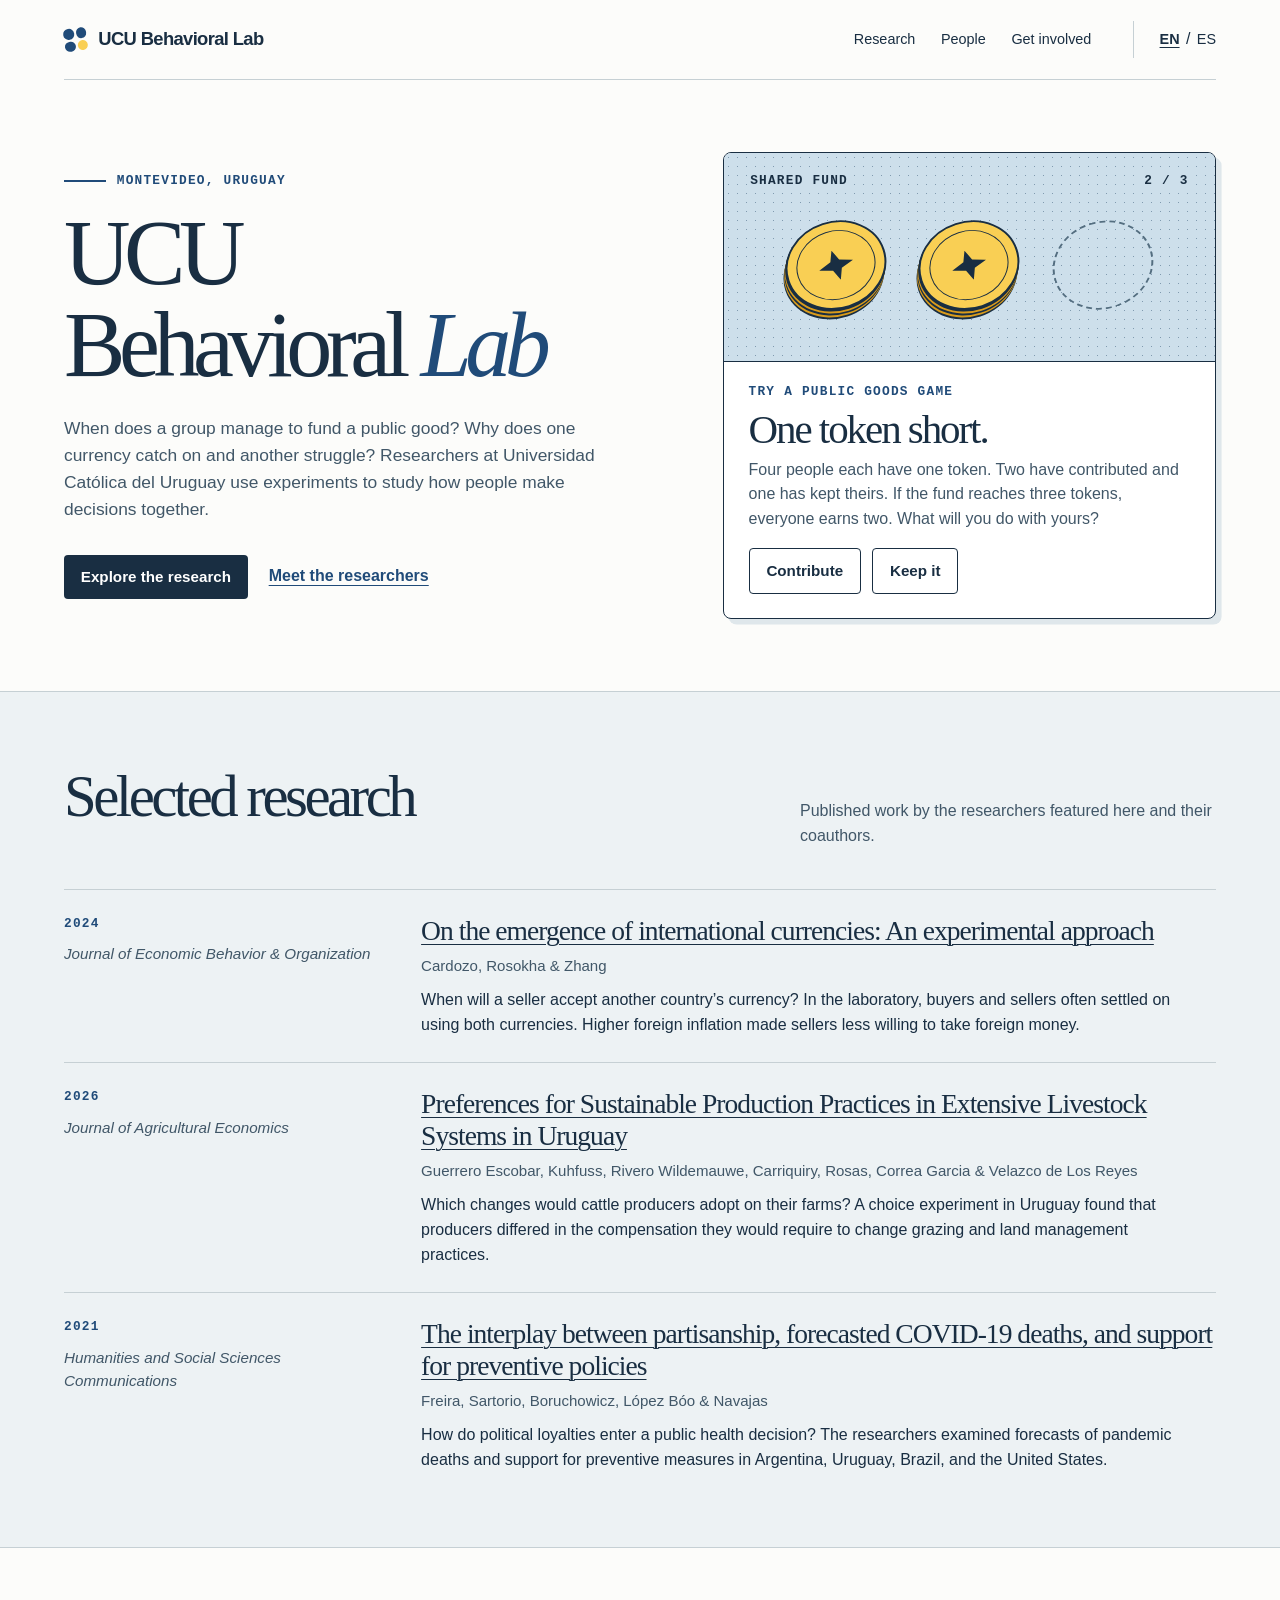
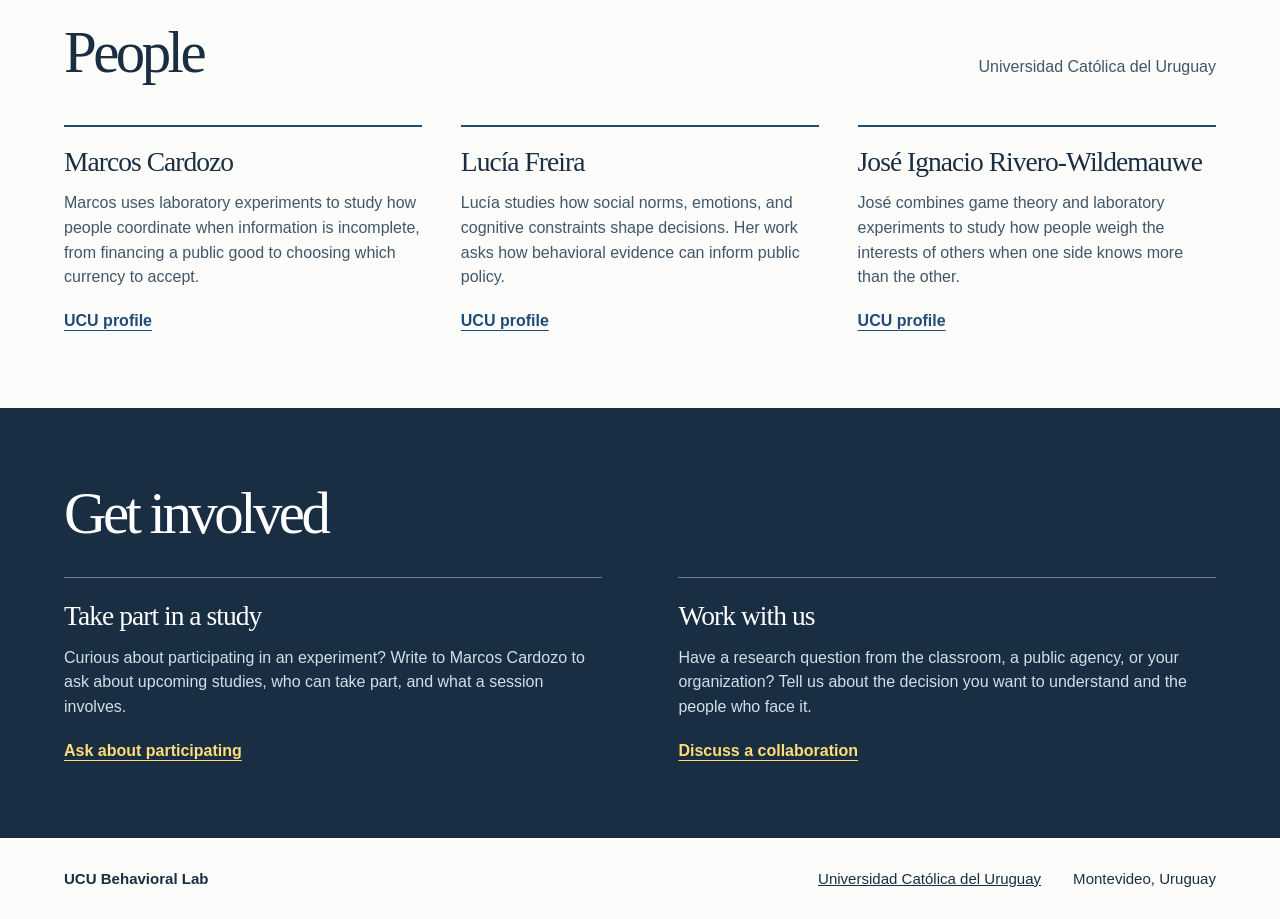
==== index.html @ 9316d9d6 "Launch bilingual UCU Behavioral Lab website" ====
<!doctype html>
<html lang="en">
<head>
  <meta charset="utf-8">
  <meta name="viewport" content="width=device-width, initial-scale=1">
  <title>UCU Behavioral Lab · Behavioral and experimental economics</title>
  <meta name="description" content="Explore behavioral and experimental economics at Universidad Católica del Uruguay. Meet researchers, read their work, and try a public goods game.">
  <link rel="stylesheet" href="./lab.css">
  <link rel="alternate" hreflang="en" href="./index.html">
  <link rel="alternate" hreflang="es" href="./es.html">
  <script defer src="./game.js"></script>
</head>
<body>
  <a class="skip" href="#main">Skip to content</a>
  <header class="wrap mast">
    <a class="brand" href="#main"><span class="mark" aria-hidden="true"><i></i><i></i><i></i><i></i></span>UCU Behavioral Lab</a>
    <nav aria-label="Sections"><a href="#research">Research</a>
          <a href="#people">People</a>
          <a href="#contact">Get involved</a></nav>
    <div class="langs" aria-label="Language"><a href="./index.html" lang="en" hreflang="en" aria-label="English" aria-current="page">EN</a><span>/</span><a href="./es.html" lang="es" hreflang="es" aria-label="Español" >ES</a></div>
  </header>
  <main id="main">
    <div class="wrap hero">
      <div class="intro">
        <p class="eyebrow"><span class="rule"></span>Montevideo, Uruguay</p>
        <h1>UCU <br>Behavioral <em>Lab</em></h1>
        <p class="lead">When does a group manage to fund a public good? Why does one currency catch on and another struggle? Researchers at Universidad Católica del Uruguay use experiments to study how people make decisions together.</p>
        <div class="actions"><a class="action" href="#research">Explore the research</a><a class="textlink" href="#people">Meet the researchers</a></div>
      </div>
      <section class="demo" aria-labelledby="demo-title">
        <div class="game-art" aria-hidden="true">
          <div class="art-top"><span>Shared fund</span><span id="meter">2 / 3</span></div>
          <div class="slots"><i class="token"></i><i class="token"></i><i id="last-slot" class="slot"></i></div>
        </div>
        <div class="game-copy">
          <p class="eyebrow">Try a public goods game</p>
          <h2 id="demo-title">One token short.</h2>
          <p>Four people each have one token. Two have contributed and one has kept theirs. If the fund reaches three tokens, everyone earns two. What will you do with yours?</p>
          <div class="choices" hidden><button type="button" data-choice="give" aria-pressed="false">Contribute</button><button type="button" data-choice="keep" aria-pressed="false">Keep it</button></div>
          <p id="result" role="status" data-give="The project is funded. You finish with two tokens, as do the other contributors. The person who kept theirs finishes with three." data-keep="The fund falls short. You and the other person who kept a token each finish with one. The two contributors finish with zero."></p>
          <noscript><p>Contribute and you finish with two tokens. Keep yours and you finish with one.</p></noscript>
        </div>
      </section>
    </div>
    <section class="band" id="research"><div class="wrap section">
      <header class="section-head"><h2>Selected research</h2><p>Published work by the researchers featured here and their coauthors.</p></header>
      <div class="papers">
        <article class="paper">
          <div class="citation"><span class="year">2024</span><cite>Journal of Economic Behavior &amp; Organization</cite></div>
          <div><h3 lang="en"><a href="https://doi.org/10.1016/j.jebo.2024.106744">On the emergence of international currencies: An experimental approach</a></h3><p class="authors">Cardozo, Rosokha &amp; Zhang</p><p>When will a seller accept another country’s currency? In the laboratory, buyers and sellers often settled on using both currencies. Higher foreign inflation made sellers less willing to take foreign money.</p></div>
        </article>
        <article class="paper">
          <div class="citation"><span class="year">2026</span><cite>Journal of Agricultural Economics</cite></div>
          <div><h3 lang="en"><a href="https://doi.org/10.1111/1477-9552.70045">Preferences for Sustainable Production Practices in Extensive Livestock Systems in Uruguay</a></h3><p class="authors">Guerrero Escobar, Kuhfuss, Rivero Wildemauwe, Carriquiry, Rosas, Correa Garcia &amp; Velazco de Los Reyes</p><p>Which changes would cattle producers adopt on their farms? A choice experiment in Uruguay found that producers differed in the compensation they would require to change grazing and land management practices.</p></div>
        </article>
        <article class="paper">
          <div class="citation"><span class="year">2021</span><cite>Humanities and Social Sciences Communications</cite></div>
          <div><h3 lang="en"><a href="https://doi.org/10.1057/s41599-021-00870-2">The interplay between partisanship, forecasted COVID-19 deaths, and support for preventive policies</a></h3><p class="authors">Freira, Sartorio, Boruchowicz, López Bóo &amp; Navajas</p><p>How do political loyalties enter a public health decision? The researchers examined forecasts of pandemic deaths and support for preventive measures in Argentina, Uruguay, Brazil, and the United States.</p></div>
        </article>
      </div>
    </div></section>
    <section id="people" class="wrap section">
      <header class="section-head"><h2>People</h2><p>Universidad Católica del Uruguay</p></header>
      <div class="people">
        <article><h3>Marcos Cardozo</h3><p>Marcos uses laboratory experiments to study how people coordinate when information is incomplete, from financing a public good to choosing which currency to accept.</p><a class="textlink" href="https://investigadores.ucu.edu.uy/en/persons/marcos-cardozo-salazar/" aria-label="UCU profile for Marcos Cardozo">UCU profile</a></article>
        <article><h3>Lucía Freira</h3><p>Lucía studies how social norms, emotions, and cognitive constraints shape decisions. Her work asks how behavioral evidence can inform public policy.</p><a class="textlink" href="https://investigadores.ucu.edu.uy/en/persons/luc%C3%ADa-freira-polleri/" aria-label="UCU profile for Lucía Freira">UCU profile</a></article>
        <article><h3>José Ignacio Rivero-Wildemauwe</h3><p>José combines game theory and laboratory experiments to study how people weigh the interests of others when one side knows more than the other.</p><a class="textlink" href="https://investigadores.ucu.edu.uy/en/persons/jos%C3%A9-ignacio-rivero-wildemauwe/" aria-label="UCU profile for José Ignacio Rivero-Wildemauwe">UCU profile</a></article>
      </div>
    </section>
    <section class="contact" id="contact"><div class="wrap section">
      <h2>Get involved</h2>
      <div class="inquiries"><article><h3>Take part in a study</h3><p>Curious about participating in an experiment? Write to Marcos Cardozo to ask about upcoming studies, who can take part, and what a session involves.</p><a class="textlink" href="mailto:marcos.cardozo@ucu.edu.uy?subject=UCU%20Behavioral%20Lab%20%7C%20Study%20participation">Ask about participating</a></article>
      <article><h3>Work with us</h3><p>Have a research question from the classroom, a public agency, or your organization? Tell us about the decision you want to understand and the people who face it.</p><a class="textlink" href="mailto:marcos.cardozo@ucu.edu.uy?subject=UCU%20Behavioral%20Lab%20%7C%20Research%20collaboration">Discuss a collaboration</a></article></div>
    </div></section>
  </main>
  <footer class="wrap"><strong>UCU Behavioral Lab</strong><a href="https://www.ucu.edu.uy/">Universidad Católica del Uruguay</a><span>Montevideo, Uruguay</span></footer>
</body>
</html>
---- lab.css ----
:root {
  --ink: #192e42;
  --slate: #415768;
  --blue: #204b79;
  --line: #c6d0d4;
  --sun: #f9cf54;
  --serif: Georgia, "Times New Roman", serif;
  font: 100%/1.55 Arial, Helvetica, sans-serif;
  color: var(--ink);
  background: #fcfcfa;
}
* { box-sizing: border-box; }
body { margin: 0; }
h1, h2, h3, p { margin: 0; }
a { color: inherit; }
a:hover { text-decoration: underline; text-underline-offset: .22em; }
button, a { touch-action: manipulation; }
:focus-visible { outline: 3px solid #bd5610; outline-offset: 4px; }
.skip { position: absolute; left: 1rem; top: -10rem; padding: .6rem; background: white; z-index: 2; }
.skip:focus { top: 1rem; }
.wrap { width: min(84rem, 90%); margin-inline: auto; }
.mast { display: flex; align-items: center; gap: 2.6rem; min-height: 5rem; border-bottom: 1px solid var(--line); }
.brand { display: inline-flex; gap: .7rem; align-items: center; font-weight: 700; letter-spacing: -.035em; text-decoration: none; font-size: 1.15rem; }
.mark { display: grid; grid-template-columns: repeat(2, .66rem); gap: 2px; transform: rotate(-8deg); }
.mark i { aspect-ratio: 1; border-radius: 50%; background: var(--blue); }
.mark i:last-child { background: var(--sun); }
.mast nav { display: flex; gap: 1.6rem; margin-left: auto; }
.mast nav a, .langs a { font-size: .9rem; text-decoration: none; }
.mast a:hover { text-decoration: underline; }
.langs { display: flex; align-items: center; gap: .4rem; border-left: 1px solid var(--line); padding-left: 1.6rem; }
.langs a { padding-block: .45rem; }
.langs [aria-current] { font-weight: bold; text-decoration: underline; text-underline-offset: .22em; }
.hero { display: grid; grid-template-columns: 1.18fr 1fr; gap: clamp(2.25rem, 6vw, 6rem); align-items: center; padding-block: clamp(3rem, 5.6vw, 6rem); }
.eyebrow, .art-top, .year { font: 700 .8rem/1.4 "Courier New", monospace; text-transform: uppercase; letter-spacing: .095em; }
.intro .eyebrow { display: flex; align-items: center; gap: .7rem; color: var(--blue); }
.rule { display: inline-block; width: 2.6rem; height: 2px; background: currentColor; }
h1, h2, h3 { font-family: var(--serif); font-weight: 400; }
h1 { margin: 1.15rem 0 1.5rem; font-size: clamp(4rem, 7.2vw, 7.6rem); line-height: .99; letter-spacing: -.07em; }
h1 em { color: var(--blue); font-weight: 400; }
.lead { max-width: 36rem; font-size: clamp(1.05rem, 1.36vw, 1.3rem); color: var(--slate); }
.actions { display: flex; flex-wrap: wrap; gap: 1.3rem; align-items: center; margin-top: 2rem; }
.action, .choices button { padding: .72rem 1.05rem; border-radius: .25rem; font: 600 .95rem/1.4 Arial, sans-serif; }
.action { background: var(--ink); color: white; text-decoration: none; }
.action:hover { background: var(--blue); text-decoration: none; }
.textlink { font-weight: 600; color: var(--blue); text-underline-offset: .25em; }
.demo { border: 1px solid var(--ink); border-radius: .5rem; overflow: hidden; background: white; box-shadow: .35rem .35rem 0 #dfe7eb; }
.game-art { position: relative; background-color: #cddfeb; background-image: radial-gradient(#809aaf .85px, transparent .95px); background-size: 9px 9px; border-bottom: 1px solid var(--ink); padding: 1.2rem 1.45rem 2.2rem; }
.art-top { display: flex; align-items: center; justify-content: space-between; }
.art-top span { background: #cddfeb; padding-inline: .2rem; }
.slots { display: flex; justify-content: center; align-items: center; gap: 7%; margin: 1.5rem auto .6rem; }
.token, .slot { width: 23%; max-width: 6.6rem; aspect-ratio: 1; border-radius: 50%; display: block; position: relative; transform: rotate(-18deg) scaleY(.86); }
.token { border: 2px solid var(--ink); background: var(--sun); box-shadow: -1px 2px 0 var(--ink), -2px 4px 0 #d99b1b, -3px 6px 0 var(--ink), -4px 8px 0 #d99b1b, -5px 10px 0 var(--ink); }
.token::before { content: ""; position: absolute; inset: 9%; border: 1.5px solid var(--ink); border-radius: 50%; }
.token::after { content: ""; position: absolute; inset: 32%; background: var(--ink); clip-path: polygon(50% 0, 63% 35%, 100% 50%, 63% 64%, 50% 100%, 37% 64%, 0 50%, 37% 35%); }
.slot { border: 2px dashed #546e80; }
.game-copy { padding: 1.3rem 1.55rem 1.5rem; }
.game-copy .eyebrow { color: var(--blue); }
.game-copy h2 { margin: .4rem 0; font-size: clamp(2rem, 3.2vw, 3.1rem); line-height: 1.08; letter-spacing: -.05em; }
.game-copy p:not(.eyebrow) { color: var(--slate); }
.choices { display: flex; gap: .7rem; margin-top: 1rem; flex-wrap: wrap; }
[hidden] { display: none !important; }
.choices button { cursor: pointer; background: white; border: 1px solid var(--ink); color: var(--ink); }
.choices button:hover { background: #edf2f5; }
.choices button[aria-pressed="true"] { background: var(--ink); color: white; }
#result:not(:empty) { border-left: 3px solid var(--sun); padding-left: .7rem; margin-top: 1rem; }
.band { background: #edf2f4; border-block: 1px solid var(--line); }
.section { padding-block: clamp(3rem, 5.8vw, 6rem); }
.section h2 { font-size: clamp(2.8rem, 4.6vw, 4.9rem); line-height: 1.06; letter-spacing: -.06em; }
.section-head { display: flex; align-items: baseline; justify-content: space-between; gap: 1.3rem; margin-bottom: 2.5rem; }
.section-head p { max-width: 26rem; color: var(--slate); }
.paper { display: grid; grid-template-columns: 28% 1fr; gap: 3%; border-top: 1px solid var(--line); padding-block: 1.55rem; }
.paper:last-child { padding-bottom: 0; }
.citation { display: grid; align-content: start; gap: .6rem; }
.citation cite { font-size: .95rem; color: var(--slate); }
.year { color: var(--blue); }
.section h3 { font-size: clamp(1.6rem, 2.15vw, 2.25rem); letter-spacing: -.035em; line-height: 1.15; }
.paper h3 a { text-decoration-thickness: 1px; text-underline-offset: .15em; }
.paper h3 a:hover { color: var(--blue); }
.paper p { max-width: 48rem; }
.authors { margin: .5rem 0 .65rem; font-size: .94rem; color: var(--slate); }
.people { display: grid; grid-template-columns: repeat(3, 1fr); gap: 3vw; }
.people article { border-top: 2px solid var(--blue); padding-top: 1.2rem; display: flex; flex-direction: column; align-items: start; }
.people p, .inquiries p { margin: .85rem 0 1.2rem; }
.people p { color: var(--slate); }
.people .textlink { margin-top: auto; }
.contact { background: var(--ink); color: white; }
.inquiries { display: grid; grid-template-columns: 1fr 1fr; gap: 6vw; margin-top: 2rem; }
.inquiries article { border-top: 1px solid #718191; padding-top: 1.4rem; }
.inquiries p { color: #d3dfe8; max-width: 35rem; }
.contact .textlink { color: #ffdc78; }
footer { display: flex; flex-wrap: wrap; gap: .75rem 2rem; align-items: center; padding-block: 1.8rem; font-size: .94rem; }
footer strong { margin-right: auto; }
@media (max-width: 800px) {
  .hero { grid-template-columns: 1fr; }
  .lead, .demo { max-width: 42rem; }
  h1 br { display: none; }
  .section-head { display: block; }
  .section-head p { margin-top: .8rem; }
  .mast { gap: 1rem; flex-wrap: wrap; padding-block: 1rem; }
  .mast nav { gap: 1rem; }
  .people { gap: 1.5rem; }
}
@media (max-width: 620px) {
  .mast nav { order: 3; width: 100%; border-top: 1px solid var(--line); padding-top: .65rem; }
  .langs { margin-left: auto; border: 0; padding: 0; }
  .hero { gap: 2.2rem; }
  h1 { font-size: clamp(3.4rem, 14vw, 5rem); }
  .paper, .people, .inquiries { grid-template-columns: 1fr; }
  .citation { display: flex; flex-wrap: wrap; align-items: baseline; gap: .65rem; margin-bottom: .6rem; }
  .paper { gap: 0; }
  .people, .inquiries { gap: 2rem; }
  .section-head { margin-bottom: 1.6rem; }
  footer { display: grid; gap: .25rem; }
}
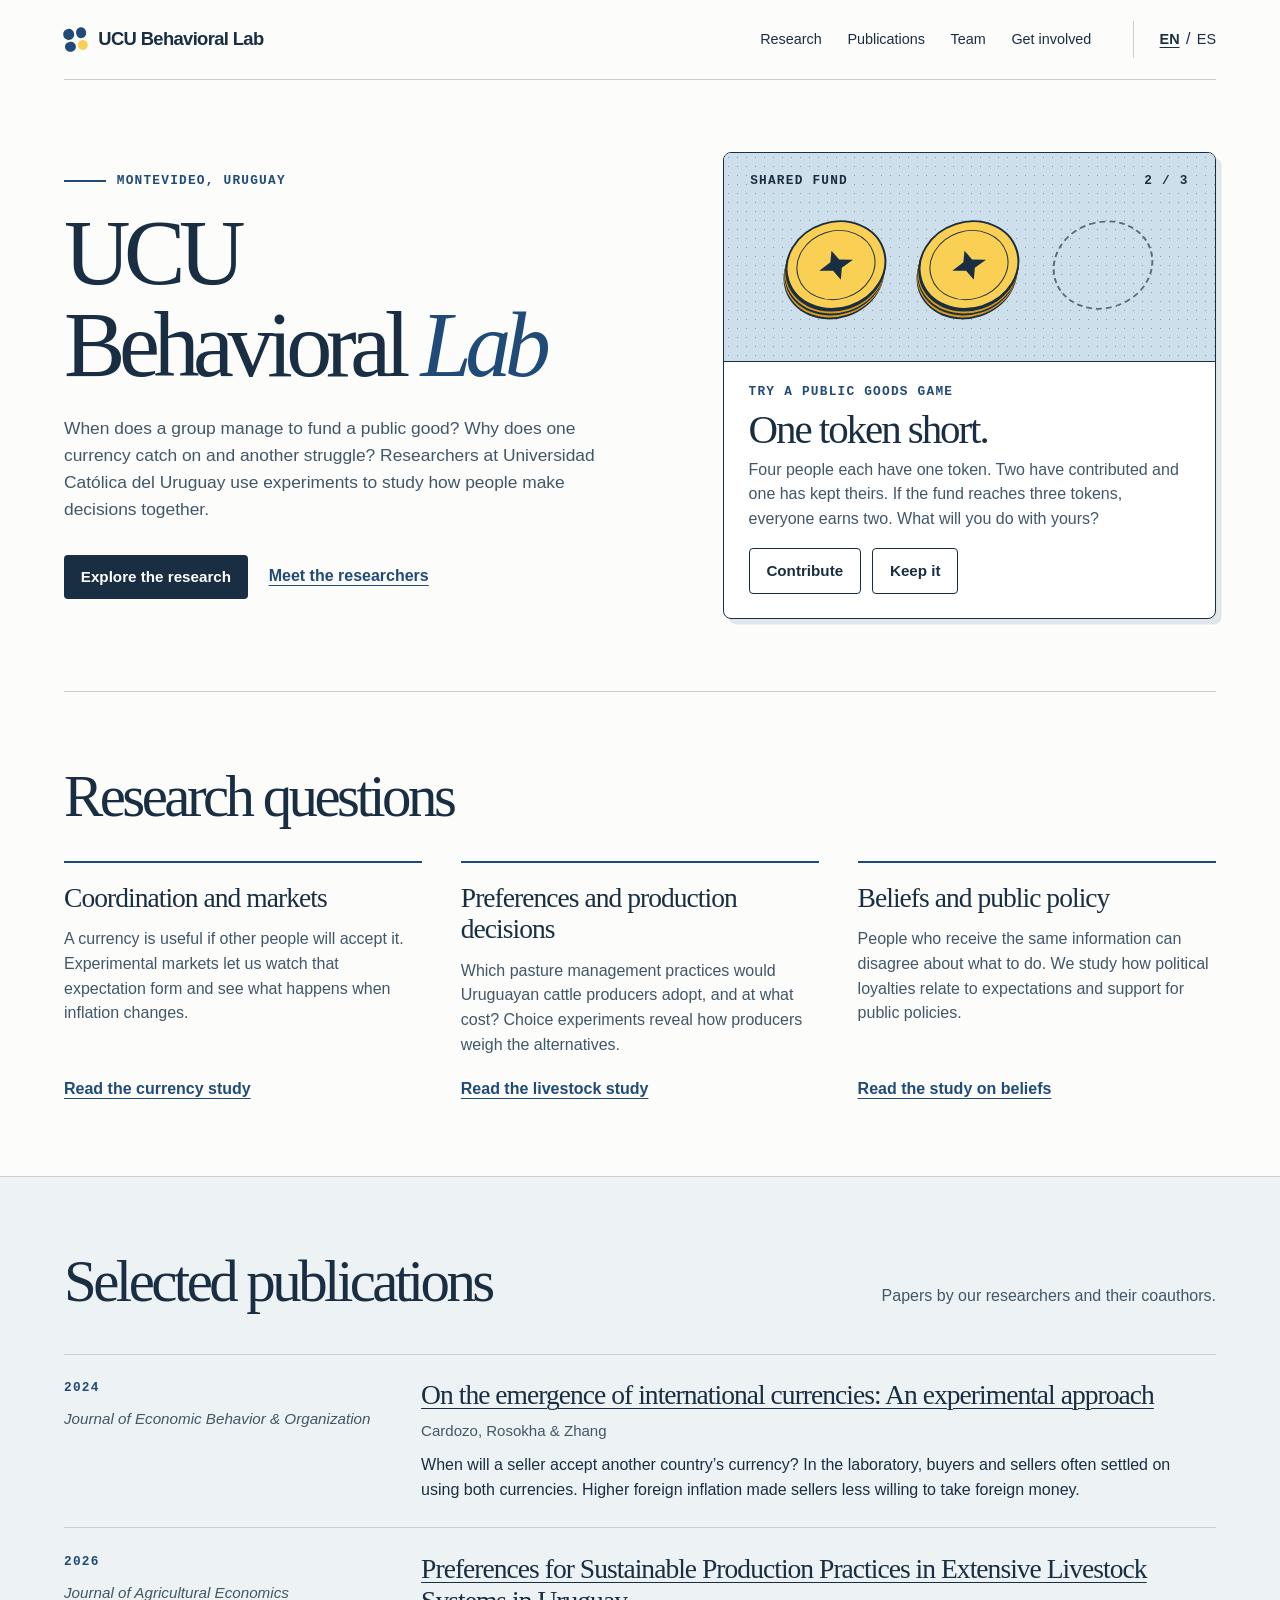
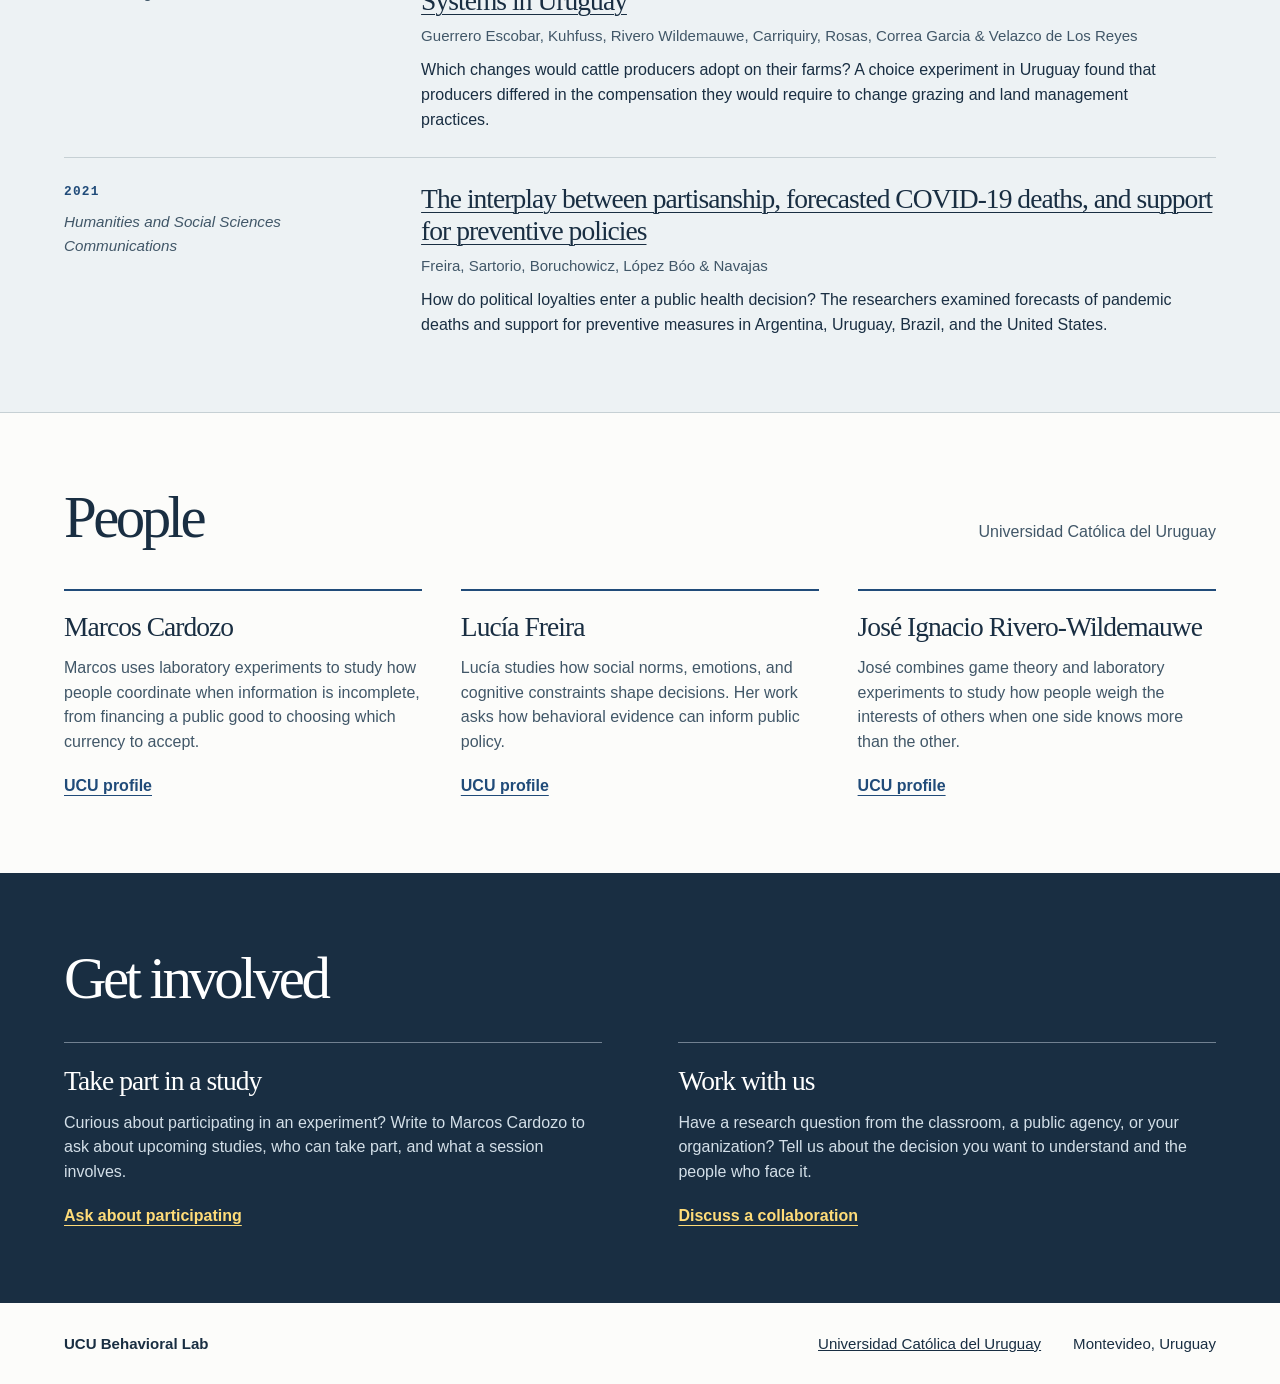
==== commit 3ced0242: "Introduce research themes and link each to its publication" ====
--- a/index.html
+++ b/index.html
@@ -15,7 +15,8 @@
   <header class="wrap mast">
     <a class="brand" href="#main"><span class="mark" aria-hidden="true"><i></i><i></i><i></i><i></i></span>UCU Behavioral Lab</a>
     <nav aria-label="Sections"><a href="#research">Research</a>
-          <a href="#people">People</a>
+          <a href="#publications">Publications</a>
+          <a href="#people">Team</a>
           <a href="#contact">Get involved</a></nav>
     <div class="langs" aria-label="Language"><a href="./index.html" lang="en" hreflang="en" aria-label="English" aria-current="page">EN</a><span>/</span><a href="./es.html" lang="es" hreflang="es" aria-label="Español" >ES</a></div>
   </header>
@@ -42,18 +43,26 @@
         </div>
       </section>
     </div>
-    <section class="band" id="research"><div class="wrap section">
-      <header class="section-head"><h2>Selected research</h2><p>Published work by the researchers featured here and their coauthors.</p></header>
+    <section id="research" class="wrap section themes">
+      <h2>Research questions</h2>
+      <div class="people">
+        <article><h3>Coordination and markets</h3><p>A currency is useful if other people will accept it. Experimental markets let us watch that expectation form and see what happens when inflation changes.</p><a class="textlink" href="#currencies">Read the currency study</a></article>
+        <article><h3>Preferences and production decisions</h3><p>Which pasture management practices would Uruguayan cattle producers adopt, and at what cost? Choice experiments reveal how producers weigh the alternatives.</p><a class="textlink" href="#livestock">Read the livestock study</a></article>
+        <article><h3>Beliefs and public policy</h3><p>People who receive the same information can disagree about what to do. We study how political loyalties relate to expectations and support for public policies.</p><a class="textlink" href="#beliefs">Read the study on beliefs</a></article>
+      </div>
+    </section>
+    <section class="band" id="publications"><div class="wrap section">
+      <header class="section-head"><h2>Selected publications</h2><p>Papers by our researchers and their coauthors.</p></header>
       <div class="papers">
-        <article class="paper">
+        <article class="paper" id="currencies">
           <div class="citation"><span class="year">2024</span><cite>Journal of Economic Behavior &amp; Organization</cite></div>
           <div><h3 lang="en"><a href="https://doi.org/10.1016/j.jebo.2024.106744">On the emergence of international currencies: An experimental approach</a></h3><p class="authors">Cardozo, Rosokha &amp; Zhang</p><p>When will a seller accept another country’s currency? In the laboratory, buyers and sellers often settled on using both currencies. Higher foreign inflation made sellers less willing to take foreign money.</p></div>
         </article>
-        <article class="paper">
+        <article class="paper" id="livestock">
           <div class="citation"><span class="year">2026</span><cite>Journal of Agricultural Economics</cite></div>
           <div><h3 lang="en"><a href="https://doi.org/10.1111/1477-9552.70045">Preferences for Sustainable Production Practices in Extensive Livestock Systems in Uruguay</a></h3><p class="authors">Guerrero Escobar, Kuhfuss, Rivero Wildemauwe, Carriquiry, Rosas, Correa Garcia &amp; Velazco de Los Reyes</p><p>Which changes would cattle producers adopt on their farms? A choice experiment in Uruguay found that producers differed in the compensation they would require to change grazing and land management practices.</p></div>
         </article>
-        <article class="paper">
+        <article class="paper" id="beliefs">
           <div class="citation"><span class="year">2021</span><cite>Humanities and Social Sciences Communications</cite></div>
           <div><h3 lang="en"><a href="https://doi.org/10.1057/s41599-021-00870-2">The interplay between partisanship, forecasted COVID-19 deaths, and support for preventive policies</a></h3><p class="authors">Freira, Sartorio, Boruchowicz, López Bóo &amp; Navajas</p><p>How do political loyalties enter a public health decision? The researchers examined forecasts of pandemic deaths and support for preventive measures in Argentina, Uruguay, Brazil, and the United States.</p></div>
         </article>
--- a/lab.css
+++ b/lab.css
@@ -79,6 +79,10 @@
 .paper p { max-width: 48rem; }
 .authors { margin: .5rem 0 .65rem; font-size: .94rem; color: var(--slate); }
 .people { display: grid; grid-template-columns: repeat(3, 1fr); gap: 3vw; }
+.themes { border-top: 1px solid var(--line); }
+.themes h2 { margin-bottom: 2rem; }
+.mast nav { flex-wrap: wrap; }
+.paper:target { border-top-color: var(--blue); }
 .people article { border-top: 2px solid var(--blue); padding-top: 1.2rem; display: flex; flex-direction: column; align-items: start; }
 .people p, .inquiries p { margin: .85rem 0 1.2rem; }
 .people p { color: var(--slate); }
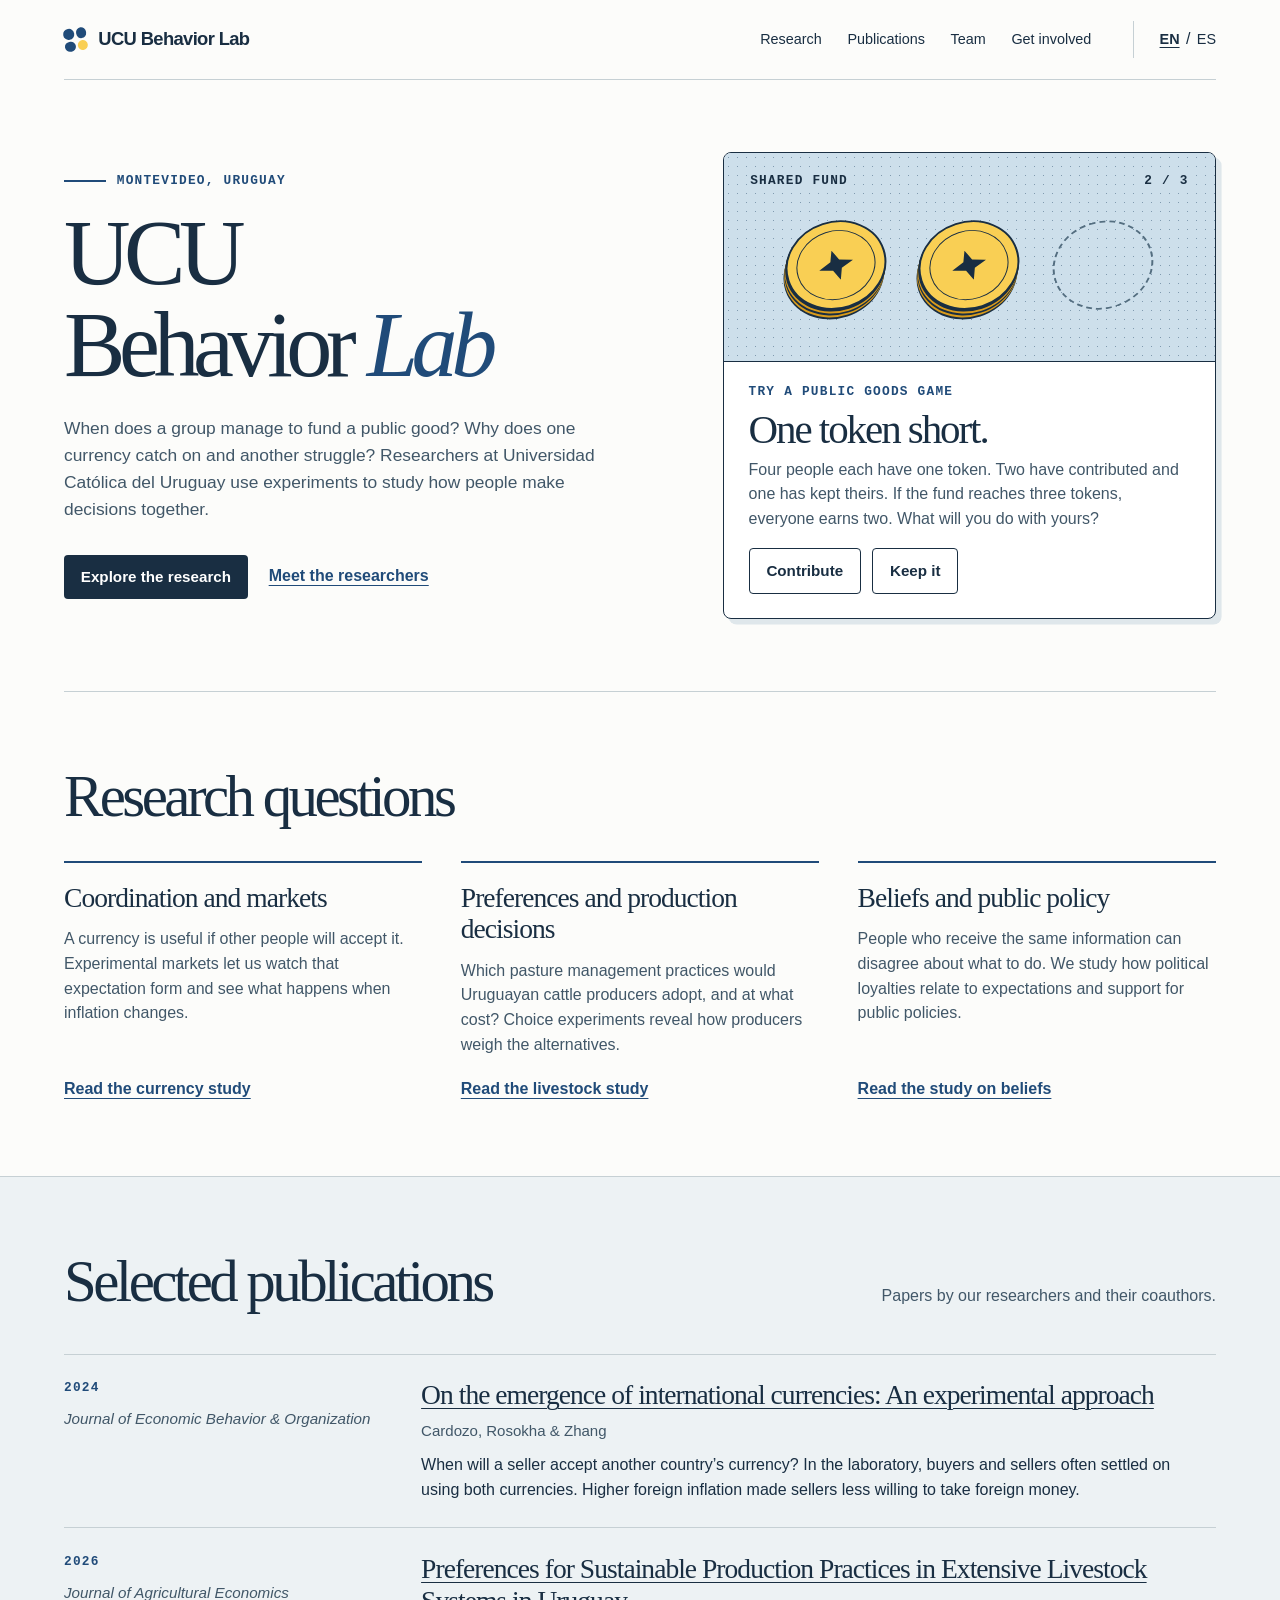
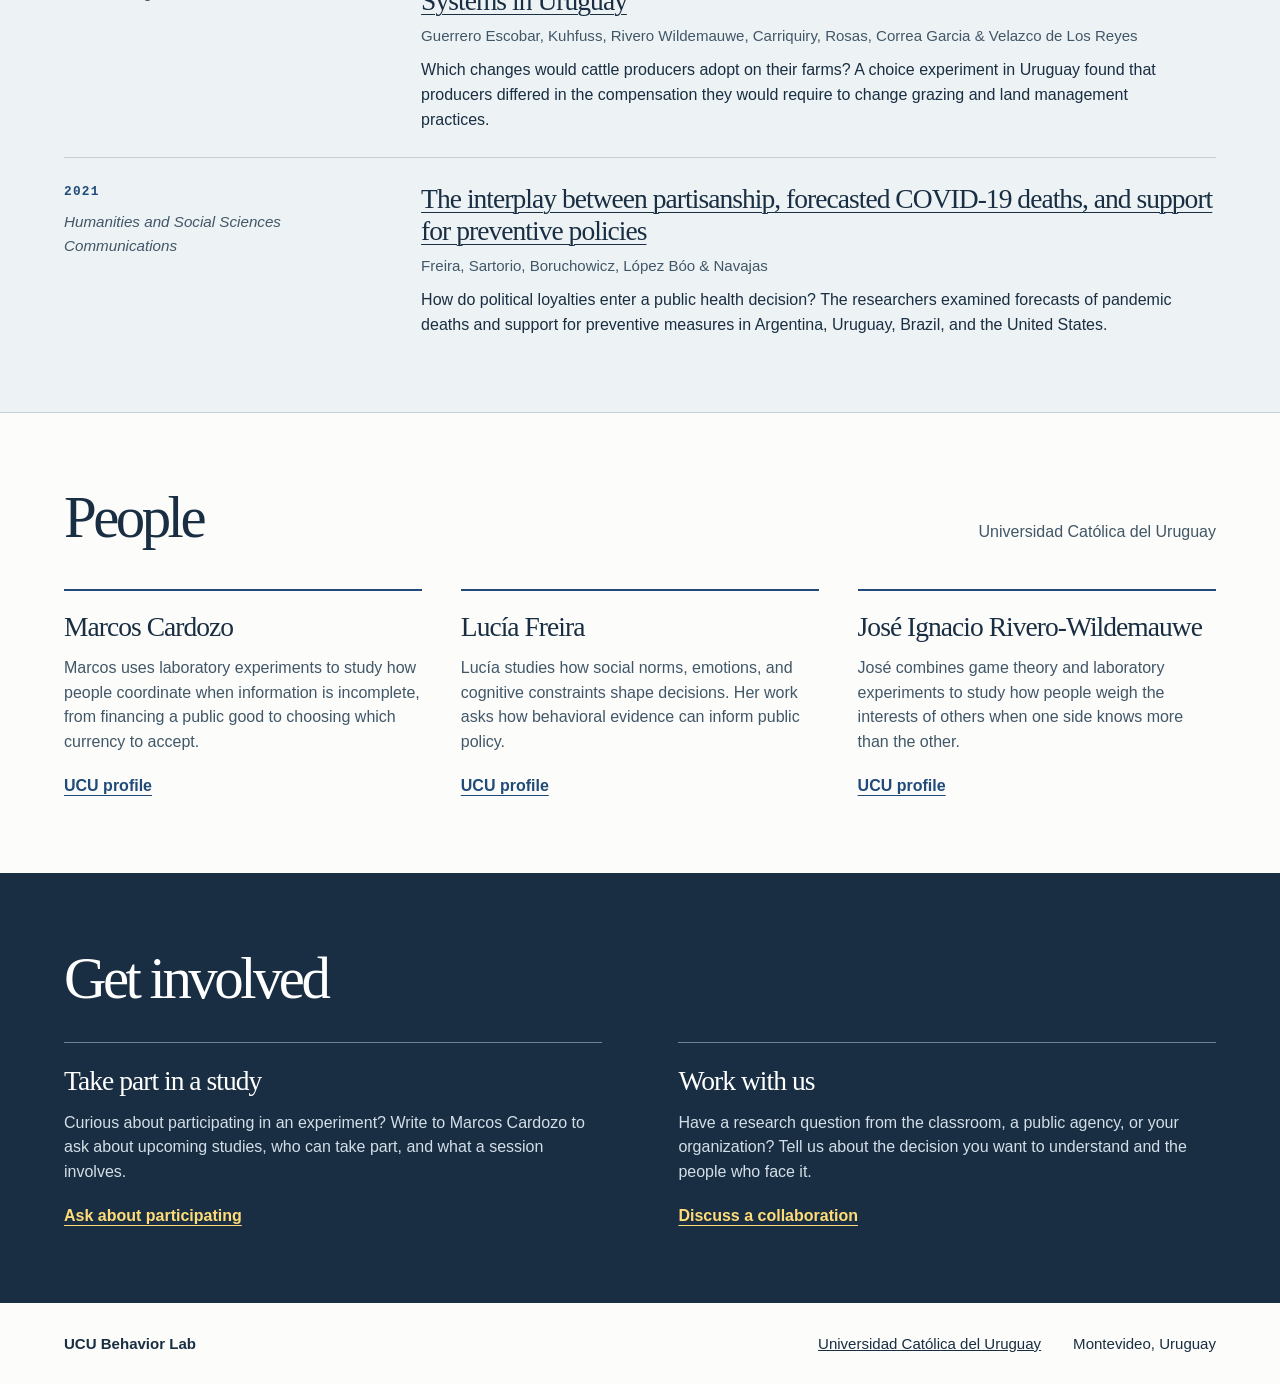
==== commit 9d45f64e: "Rename the site UCU Behavior Lab" ====
--- a/index.html
+++ b/index.html
@@ -3,7 +3,7 @@
 <head>
   <meta charset="utf-8">
   <meta name="viewport" content="width=device-width, initial-scale=1">
-  <title>UCU Behavioral Lab · Behavioral and experimental economics</title>
+  <title>UCU Behavior Lab · Behavioral and experimental economics</title>
   <meta name="description" content="Explore behavioral and experimental economics at Universidad Católica del Uruguay. Meet researchers, read their work, and try a public goods game.">
   <link rel="stylesheet" href="./lab.css">
   <link rel="alternate" hreflang="en" href="./index.html">
@@ -13,7 +13,7 @@
 <body>
   <a class="skip" href="#main">Skip to content</a>
   <header class="wrap mast">
-    <a class="brand" href="#main"><span class="mark" aria-hidden="true"><i></i><i></i><i></i><i></i></span>UCU Behavioral Lab</a>
+    <a class="brand" href="#main"><span class="mark" aria-hidden="true"><i></i><i></i><i></i><i></i></span>UCU Behavior Lab</a>
     <nav aria-label="Sections"><a href="#research">Research</a>
           <a href="#publications">Publications</a>
           <a href="#people">Team</a>
@@ -24,7 +24,7 @@
     <div class="wrap hero">
       <div class="intro">
         <p class="eyebrow"><span class="rule"></span>Montevideo, Uruguay</p>
-        <h1>UCU <br>Behavioral <em>Lab</em></h1>
+        <h1>UCU <br>Behavior <em>Lab</em></h1>
         <p class="lead">When does a group manage to fund a public good? Why does one currency catch on and another struggle? Researchers at Universidad Católica del Uruguay use experiments to study how people make decisions together.</p>
         <div class="actions"><a class="action" href="#research">Explore the research</a><a class="textlink" href="#people">Meet the researchers</a></div>
       </div>
@@ -78,10 +78,10 @@
     </section>
     <section class="contact" id="contact"><div class="wrap section">
       <h2>Get involved</h2>
-      <div class="inquiries"><article><h3>Take part in a study</h3><p>Curious about participating in an experiment? Write to Marcos Cardozo to ask about upcoming studies, who can take part, and what a session involves.</p><a class="textlink" href="mailto:marcos.cardozo@ucu.edu.uy?subject=UCU%20Behavioral%20Lab%20%7C%20Study%20participation">Ask about participating</a></article>
-      <article><h3>Work with us</h3><p>Have a research question from the classroom, a public agency, or your organization? Tell us about the decision you want to understand and the people who face it.</p><a class="textlink" href="mailto:marcos.cardozo@ucu.edu.uy?subject=UCU%20Behavioral%20Lab%20%7C%20Research%20collaboration">Discuss a collaboration</a></article></div>
+      <div class="inquiries"><article><h3>Take part in a study</h3><p>Curious about participating in an experiment? Write to Marcos Cardozo to ask about upcoming studies, who can take part, and what a session involves.</p><a class="textlink" href="mailto:marcos.cardozo@ucu.edu.uy?subject=UCU%20Behavior%20Lab%20%7C%20Study%20participation">Ask about participating</a></article>
+      <article><h3>Work with us</h3><p>Have a research question from the classroom, a public agency, or your organization? Tell us about the decision you want to understand and the people who face it.</p><a class="textlink" href="mailto:marcos.cardozo@ucu.edu.uy?subject=UCU%20Behavior%20Lab%20%7C%20Research%20collaboration">Discuss a collaboration</a></article></div>
     </div></section>
   </main>
-  <footer class="wrap"><strong>UCU Behavioral Lab</strong><a href="https://www.ucu.edu.uy/">Universidad Católica del Uruguay</a><span>Montevideo, Uruguay</span></footer>
+  <footer class="wrap"><strong>UCU Behavior Lab</strong><a href="https://www.ucu.edu.uy/">Universidad Católica del Uruguay</a><span>Montevideo, Uruguay</span></footer>
 </body>
 </html>
